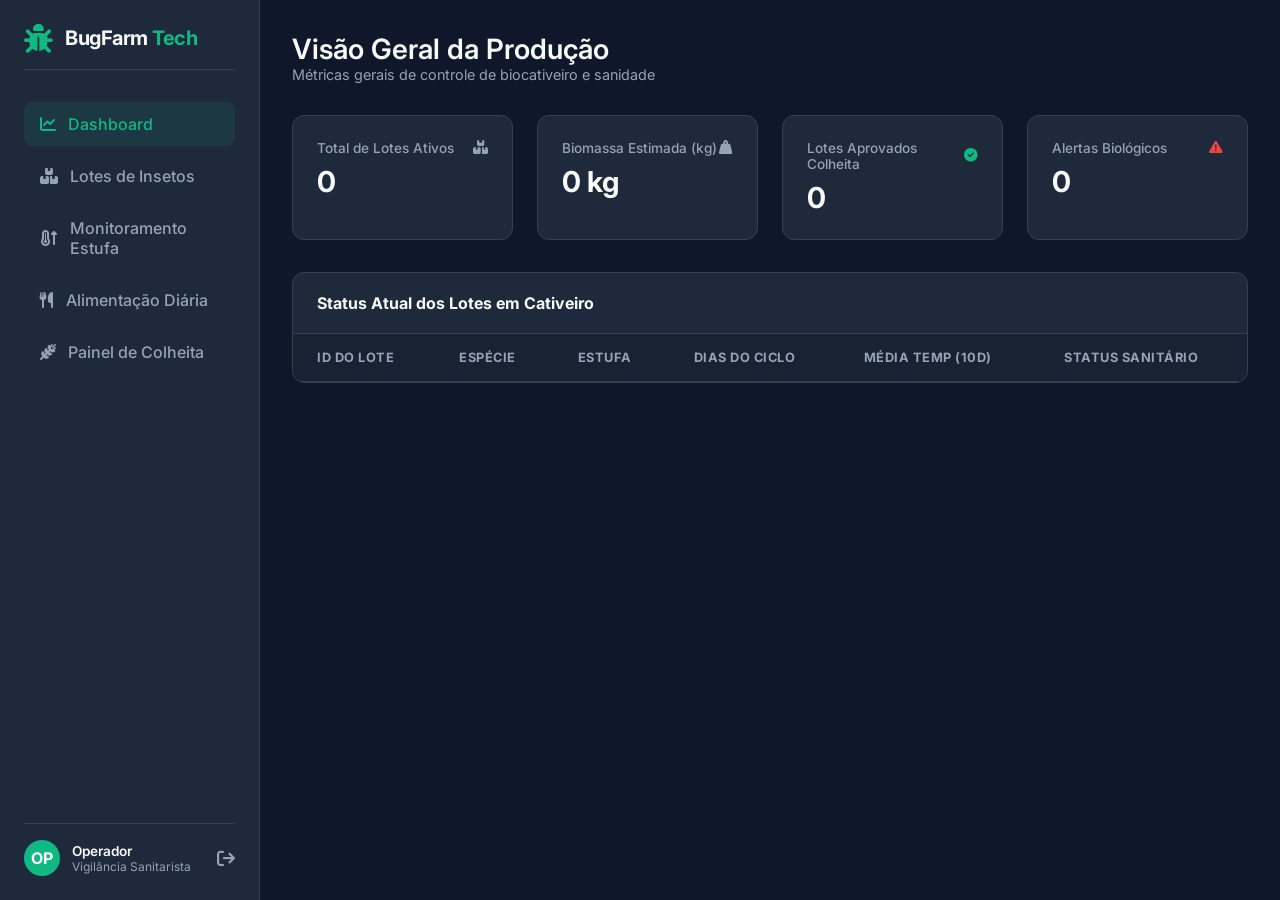
==== index.html @ e1c5479e "A2" ====
<!DOCTYPE html>
<html lang="pt-BR">
<head>
    <meta charset="UTF-8">
    <meta name="viewport" content="width=device-width, initial-scale=1.0">
    <title>Dashboard - BugFarm Tech</title>
    <link rel="stylesheet" href="css/style.css">
    <link rel="stylesheet" href="https://cdnjs.cloudflare.com/ajax/libs/font-awesome/6.4.0/css/all.min.css">
</head>
<body>
    <div class="app-container">
        <aside class="sidebar">
            <div class="brand">
                <i class="fa-solid fa-bug"></i>
                <h1>BugFarm <span>Tech</span></h1>
            </div>
            <ul class="nav-menu">
                <li><a href="index.html" class="nav-link active"><i class="fa-solid fa-chart-line"></i> Dashboard</a></li>
                <li><a href="lotes.html" class="nav-link"><i class="fa-solid fa-boxes-stacked"></i> Lotes de Insetos</a></li>
                <li><a href="monitoramento.html" class="nav-link"><i class="fa-solid fa-temperature-arrow-up"></i> Monitoramento Estufa</a></li>
                <li><a href="alimentacao.html" class="nav-link"><i class="fa-solid fa-utensils"></i> Alimentação Diária</a></li>
                <li><a href="colheita.html" class="nav-link"><i class="fa-solid fa-wheat-awn"></i> Painel de Colheita</a></li>
            </ul>
            <div class="user-profile">
                <div class="user-info">
                    <div class="avatar">OP</div>
                    <div>
                        <div style="font-size: 0.85rem; font-weight: 600;">Operador</div>
                        <div style="font-size: 0.75rem; color: var(--text-muted);">Vigilância Sanitarista</div>
                    </div>
                </div>
                <button onclick="logout()" class="btn-logout" title="Sair"><i class="fa-solid fa-arrow-right-from-bracket"></i></button>
            </div>
        </aside>

        <main class="main-content">
            <div class="header-title">
                <div>
                    <h2>Visão Geral da Produção</h2>
                    <p>Métricas gerais de controle de biocativeiro e sanidade</p>
                </div>
            </div>

            <div class="grid-cards">
                <div class="card">
                    <div class="card-header">Total de Lotes Ativos <i class="fa-solid fa-boxes-stacked"></i></div>
                    <div class="card-value" id="cardTotalLotes">0</div>
                </div>
                <div class="card">
                    <div class="card-header">Biomassa Estimada (kg) <i class="fa-solid fa-weight-hanging"></i></div>
                    <div class="card-value" id="cardBiomassa">0 kg</div>
                </div>
                <div class="card">
                    <div class="card-header">Lotes Aprovados Colheita <i class="fa-solid fa-circle-check" style="color: var(--accent-green);"></i></div>
                    <div class="card-value" id="cardLotesAprovados">0</div>
                </div>
                <div class="card">
                    <div class="card-header">Alertas Biológicos <i class="fa-solid fa-triangle-exclamation" style="color: var(--accent-red);"></i></div>
                    <div class="card-value" id="cardAlertas">0</div>
                </div>
            </div>

            <div class="table-container">
                <div class="table-header-action">
                    <h3 style="font-size: 1rem;">Status Atual dos Lotes em Cativeiro</h3>
                </div>
                <table>
                    <thead>
                        <tr>
                            <th>ID do Lote</th>
                            <th>Espécie</th>
                            <th>Estufa</th>
                            <th>Dias do Ciclo</th>
                            <th>Média Temp (10d)</th>
                            <th>Status Sanitário</th>
                        </tr>
                    </thead>
                    <tbody id="dashboardTableBody">
                    </tbody>
                </table>
            </div>
        </main>
    </div>

    <script src="js/script.js"></script>
    <script>
        function loadDashboardData() {
            document.getElementById('cardTotalLotes').innerText = lotesData.length;
            
            const totalKg = lotesData.reduce((acc, l) => acc + parseFloat(l.quantidadeKg), 0);
            document.getElementById('cardBiomassa').innerText = `${totalKg.toFixed(1)} kg`;

            let aprovados = 0;
            let alertas = 0;
            const tbody = document.getElementById('dashboardTableBody');
            tbody.innerHTML = '';

            lotesData.forEach(lote => {
                const validacao = validarElegibilidadeColheita(lote);
                if (validacao.elegivel) aprovados++;
                if (!validacao.atendeTemp) alertas++;

                const tr = document.createElement('tr');
                tr.innerHTML = `
                    <td><strong>${lote.id}</strong></td>
                    <td>${lote.especie}</td>
                    <td>${lote.estufa}</td>
                    <td>${validacao.diasCalculados} dias</td>
                    <td>${validacao.mediaTempCalculada}°C</td>
                    <td>
                        ${validacao.elegivel 
                            ? '<span class="badge badge-ready">Pronto p/ Colheita</span>' 
                            : '<span class="badge badge-growth">Em Maturação</span>'}
                        ${!validacao.atendeTemp ? '<span class="badge badge-risk">Risco Térmico</span>' : ''}
                    </td>
                `;
                tbody.appendChild(tr);
            });

            document.getElementById('cardLotesAprovados').innerText = aprovados;
            document.getElementById('cardAlertas').innerText = alertas;
        }

        loadDashboardData();
    </script>
</body>
</html>
---- css/style.css ----
@import url('https://fonts.googleapis.com/css2?family=Inter:wght@300;400;500;600;700&display=swap');

:root {
  --bg-dark: #0f172a;
  --panel-bg: #1e293b;
  --panel-border: #334155;
  --accent-green: #10b981;
  --accent-green-dark: #059669;
  --accent-yellow: #f59e0b;
  --accent-red: #ef4444;
  --accent-blue: #3b82f6;
  --text-main: #f8fafc;
  --text-muted: #94a3b8;
}

* {
  margin: 0;
  padding: 0;
  box-sizing: border-box;
  font-family: 'Inter', sans-serif;
}

body {
  background-color: var(--bg-dark);
  color: var(--text-main);
  min-height: 100vh;
  display: flex;
  overflow-x: hidden;
}

/* Layout Estrutural */
.app-container {
  display: flex;
  width: 100vw;
  min-height: 100vh;
}

/* Sidebar */
.sidebar {
  width: 260px;
  background-color: var(--panel-bg);
  border-right: 1px solid var(--panel-border);
  display: flex;
  flex-direction: column;
  padding: 1.5rem;
  flex-shrink: 0;
}

.brand {
  display: flex;
  align-items: center;
  gap: 0.75rem;
  margin-bottom: 2rem;
  padding-bottom: 1rem;
  border-bottom: 1px solid var(--panel-border);
}

.brand i {
  font-size: 1.8rem;
  color: var(--accent-green);
}

.brand h1 {
  font-size: 1.25rem;
  font-weight: 700;
  letter-spacing: -0.5px;
}

.brand span {
  color: var(--accent-green);
}

.nav-menu {
  list-style: none;
  display: flex;
  flex-direction: column;
  gap: 0.5rem;
  flex: 1;
}

.nav-link {
  display: flex;
  align-items: center;
  gap: 0.75rem;
  padding: 0.75rem 1rem;
  color: var(--text-muted);
  text-decoration: none;
  border-radius: 8px;
  font-weight: 500;
  transition: all 0.2s ease;
}

.nav-link:hover, .nav-link.active {
  background-color: rgba(16, 185, 129, 0.1);
  color: var(--accent-green);
}

.user-profile {
  padding-top: 1rem;
  border-top: 1px solid var(--panel-border);
  display: flex;
  align-items: center;
  justify-content: space-between;
}

.user-info {
  display: flex;
  align-items: center;
  gap: 0.75rem;
}

.avatar {
  width: 36px;
  height: 36px;
  border-radius: 50%;
  background-color: var(--accent-green);
  display: flex;
  align-items: center;
  justify-content: center;
  font-weight: 700;
  color: #fff;
}

.btn-logout {
  background: none;
  border: none;
  color: var(--text-muted);
  cursor: pointer;
  font-size: 1.1rem;
  transition: color 0.2s;
}

.btn-logout:hover {
  color: var(--accent-red);
}

.main-content {
  flex: 1;
  padding: 2rem;
  overflow-y: auto;
  max-width: calc(100vw - 260px);
}

.header-title {
  margin-bottom: 2rem;
  display: flex;
  justify-content: space-between;
  align-items: center;
}

.header-title h2 {
  font-size: 1.75rem;
  font-weight: 600;
}

.header-title p {
  color: var(--text-muted);
  font-size: 0.9rem;
}

.grid-cards {
  display: grid;
  grid-template-columns: repeat(auto-fit, minmax(220px, 1fr));
  gap: 1.5rem;
  margin-bottom: 2rem;
}

.card {
  background-color: var(--panel-bg);
  border: 1px solid var(--panel-border);
  border-radius: 12px;
  padding: 1.5rem;
  display: flex;
  flex-direction: column;
  gap: 0.5rem;
}

.card-header {
  display: flex;
  justify-content: space-between;
  align-items: center;
  color: var(--text-muted);
  font-size: 0.85rem;
  font-weight: 500;
}

.card-value {
  font-size: 1.8rem;
  font-weight: 700;
}

/* Tabelas Estilizadas */
.table-container {
  background-color: var(--panel-bg);
  border: 1px solid var(--panel-border);
  border-radius: 12px;
  overflow: hidden;
  margin-bottom: 2rem;
}

.table-header-action {
  padding: 1.25rem 1.5rem;
  display: flex;
  justify-content: space-between;
  align-items: center;
  border-bottom: 1px solid var(--panel-border);
}

table {
  width: 100%;
  border-collapse: collapse;
  text-align: left;
}

th, td {
  padding: 1rem 1.5rem;
  border-bottom: 1px solid var(--panel-border);
}

th {
  background-color: rgba(15, 23, 42, 0.4);
  color: var(--text-muted);
  font-size: 0.8rem;
  text-transform: uppercase;
  letter-spacing: 0.5px;
}

tr:last-child td {
  border-bottom: none;
}

.badge {
  padding: 0.25rem 0.6rem;
  border-radius: 20px;
  font-size: 0.75rem;
  font-weight: 600;
  display: inline-block;
}

.badge-growth { background: rgba(59, 130, 246, 0.2); color: var(--accent-blue); }
.badge-ready { background: rgba(16, 185, 129, 0.2); color: var(--accent-green); }
.badge-risk { background: rgba(239, 68, 68, 0.2); color: var(--accent-red); }
.badge-warn { background: rgba(245, 158, 11, 0.2); color: var(--accent-yellow); }

.btn {
  padding: 0.6rem 1.2rem;
  border-radius: 8px;
  font-weight: 600;
  border: none;
  cursor: pointer;
  display: inline-flex;
  align-items: center;
  gap: 0.5rem;
  transition: opacity 0.2s;
  text-decoration: none;
}

.btn-primary { background-color: var(--accent-green); color: #000; }
.btn-primary:hover { opacity: 0.9; }
.btn-secondary { background-color: var(--panel-border); color: var(--text-main); }
.btn-secondary:hover { background-color: #475569; }

.form-group {
  margin-bottom: 1.2rem;
  display: flex;
  flex-direction: column;
  gap: 0.4rem;
}

.form-group label {
  font-size: 0.85rem;
  color: var(--text-muted);
}

.form-control {
  background-color: var(--bg-dark);
  border: 1px solid var(--panel-border);
  padding: 0.75rem;
  border-radius: 8px;
  color: var(--text-main);
  outline: none;
}

.form-control:focus {
  border-color: var(--accent-green);
}

.modal {
  display: none;
  position: fixed;
  inset: 0;
  background: rgba(0, 0, 0, 0.7);
  backdrop-filter: blur(4px);
  z-index: 1000;
  align-items: center;
  justify-content: center;
}

.modal.active {
  display: flex;
}

.modal-content {
  background-color: var(--panel-bg);
  border: 1px solid var(--panel-border);
  border-radius: 12px;
  width: 100%;
  max-width: 500px;
  padding: 1.5rem;
}

.modal-header {
  display: flex;
  justify-content: space-between;
  align-items: center;
  margin-bottom: 1.5rem;
}

.login-body {
  justify-content: center;
  align-items: center;
}

.login-card {
  width: 100%;
  max-width: 400px;
  background-color: var(--panel-bg);
  border: 1px solid var(--panel-border);
  border-radius: 16px;
  padding: 2.5rem;
  box-shadow: 0 10px 25px -5px rgba(0, 0, 0, 0.5);
}
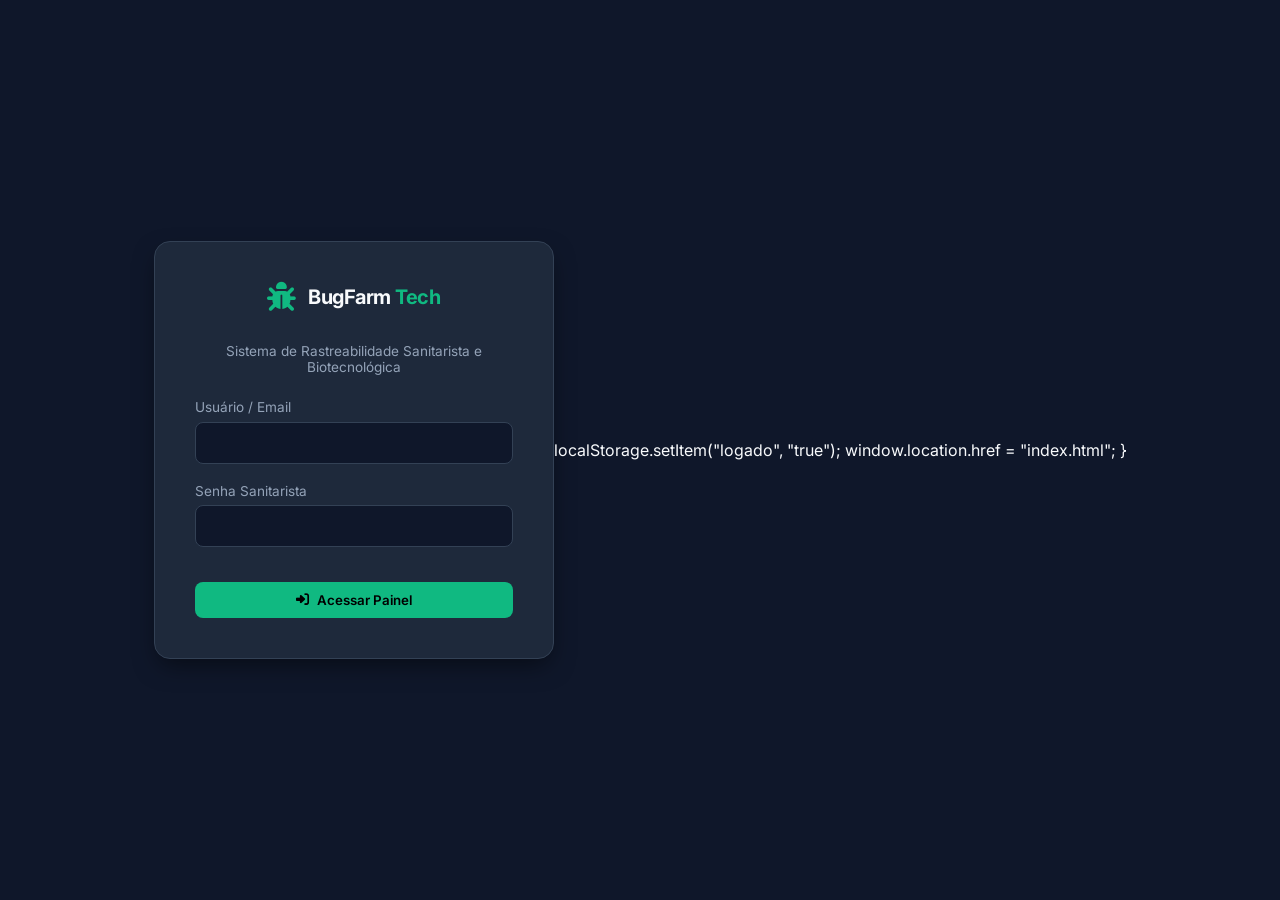
==== commit 84cc1726: "A5" ====
--- a/index.html
+++ b/index.html
@@ -6,6 +6,11 @@
     <title>Dashboard - BugFarm Tech</title>
     <link rel="stylesheet" href="css/style.css">
     <link rel="stylesheet" href="https://cdnjs.cloudflare.com/ajax/libs/font-awesome/6.4.0/css/all.min.css">
+    <script>
+  if (!localStorage.getItem("logado")) {
+    window.location.replace("login.html");
+  }
+</script>
 </head>
 <body>
     <div class="app-container">
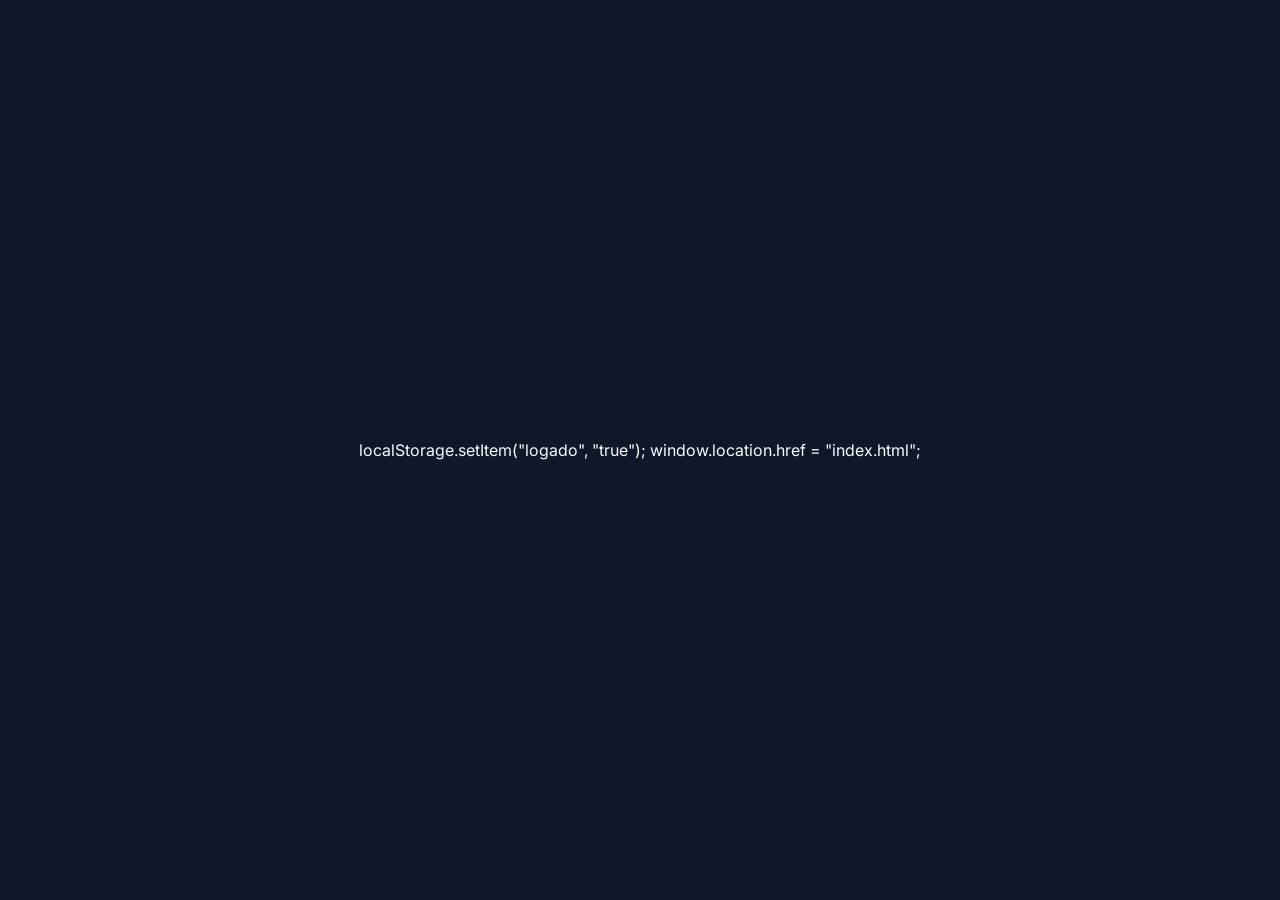
==== commit 87ebac26: "A7" ====
--- a/index.html
+++ b/index.html
@@ -6,10 +6,12 @@
     <title>Dashboard - BugFarm Tech</title>
     <link rel="stylesheet" href="css/style.css">
     <link rel="stylesheet" href="https://cdnjs.cloudflare.com/ajax/libs/font-awesome/6.4.0/css/all.min.css">
+    <script src="js/script.js"></script>
     <script>
-  if (!localStorage.getItem("logado")) {
-    window.location.replace("login.html");
-  }
+      if (!localStorage.getItem(STORAGE_KEYS.USER)) {
+        window.location.replace("login.html");
+      }
+    </script>
 </script>
 </head>
 <body>
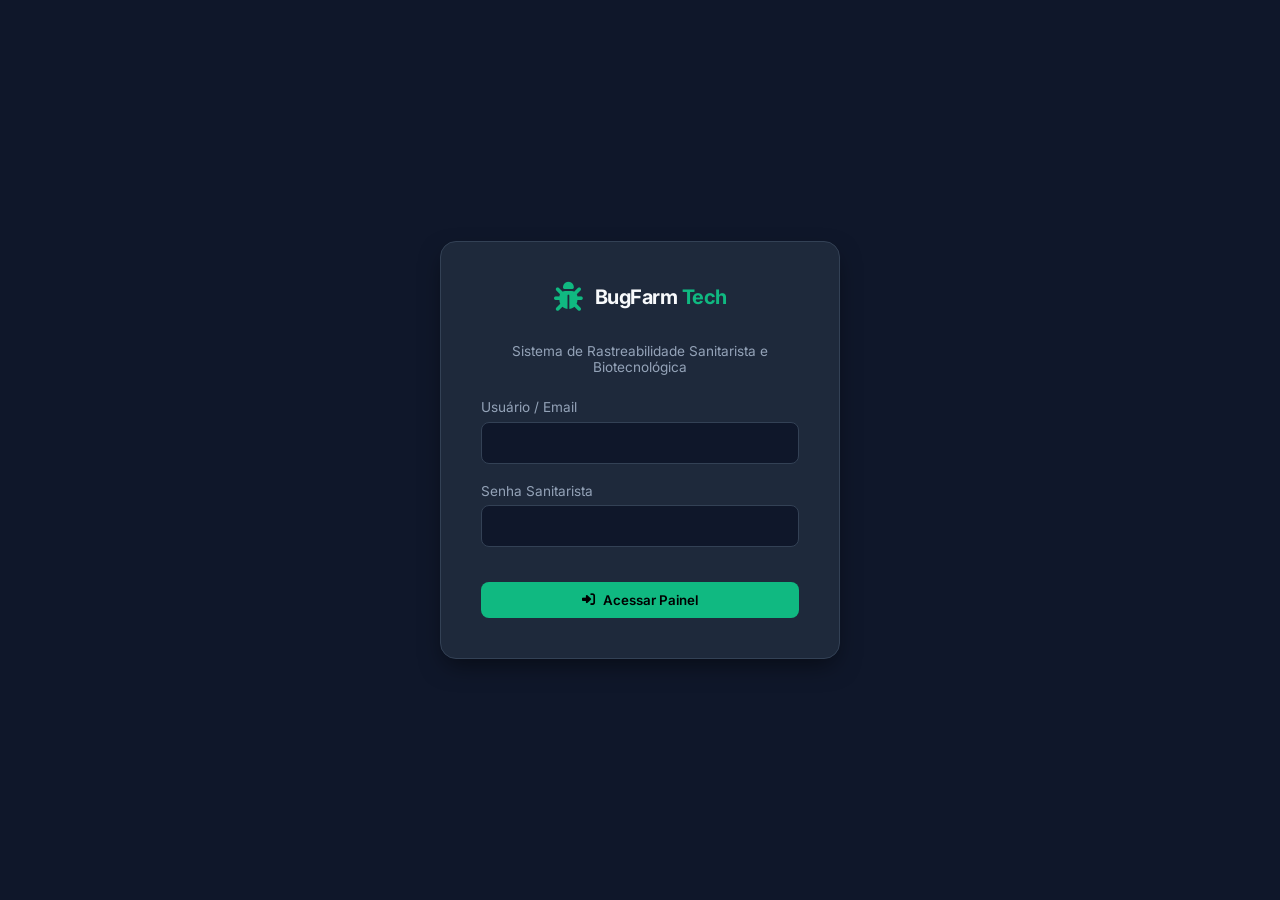
==== commit ab9203e5: "A9" ====
--- a/index.html
+++ b/index.html
@@ -8,11 +8,13 @@
     <link rel="stylesheet" href="https://cdnjs.cloudflare.com/ajax/libs/font-awesome/6.4.0/css/all.min.css">
     <script src="js/script.js"></script>
     <script>
-      if (!localStorage.getItem(STORAGE_KEYS.USER)) {
-        window.location.replace("login.html");
-      }
+        //eu não sei como isso não estava funcionando, mas se isso corrige o erro de pular a página de login então tá ótimo
+        document.addEventListener("DOMContentLoaded", function() { 
+            if (!localStorage.getItem("user") && (!window.STORAGE_KEYS || !localStorage.getItem(window.STORAGE_KEYS.USER))) {
+                window.location.replace("login.html");
+            }
+        });
     </script>
-</script>
 </head>
 <body>
     <div class="app-container">
@@ -89,9 +91,10 @@
         </main>
     </div>
 
-    <script src="js/script.js"></script>
     <script>
         function loadDashboardData() {
+            if (typeof lotesData === 'undefined') return;
+            
             document.getElementById('cardTotalLotes').innerText = lotesData.length;
             
             const totalKg = lotesData.reduce((acc, l) => acc + parseFloat(l.quantidadeKg), 0);
@@ -128,7 +131,10 @@
             document.getElementById('cardAlertas').innerText = alertas;
         }
 
-        loadDashboardData();
+        // Executa ao carregar a página
+        window.onload = function() {
+            loadDashboardData();
+        };
     </script>
 </body>
 </html>
--- a/css/style.css
+++ b/css/style.css
@@ -28,14 +28,12 @@
   overflow-x: hidden;
 }
 
-/* Layout Estrutural */
 .app-container {
   display: flex;
   width: 100vw;
   min-height: 100vh;
 }
 
-/* Sidebar */
 .sidebar {
   width: 260px;
   background-color: var(--panel-bg);
@@ -189,7 +187,6 @@
   font-weight: 700;
 }
 
-/* Tabelas Estilizadas */
 .table-container {
   background-color: var(--panel-bg);
   border: 1px solid var(--panel-border);
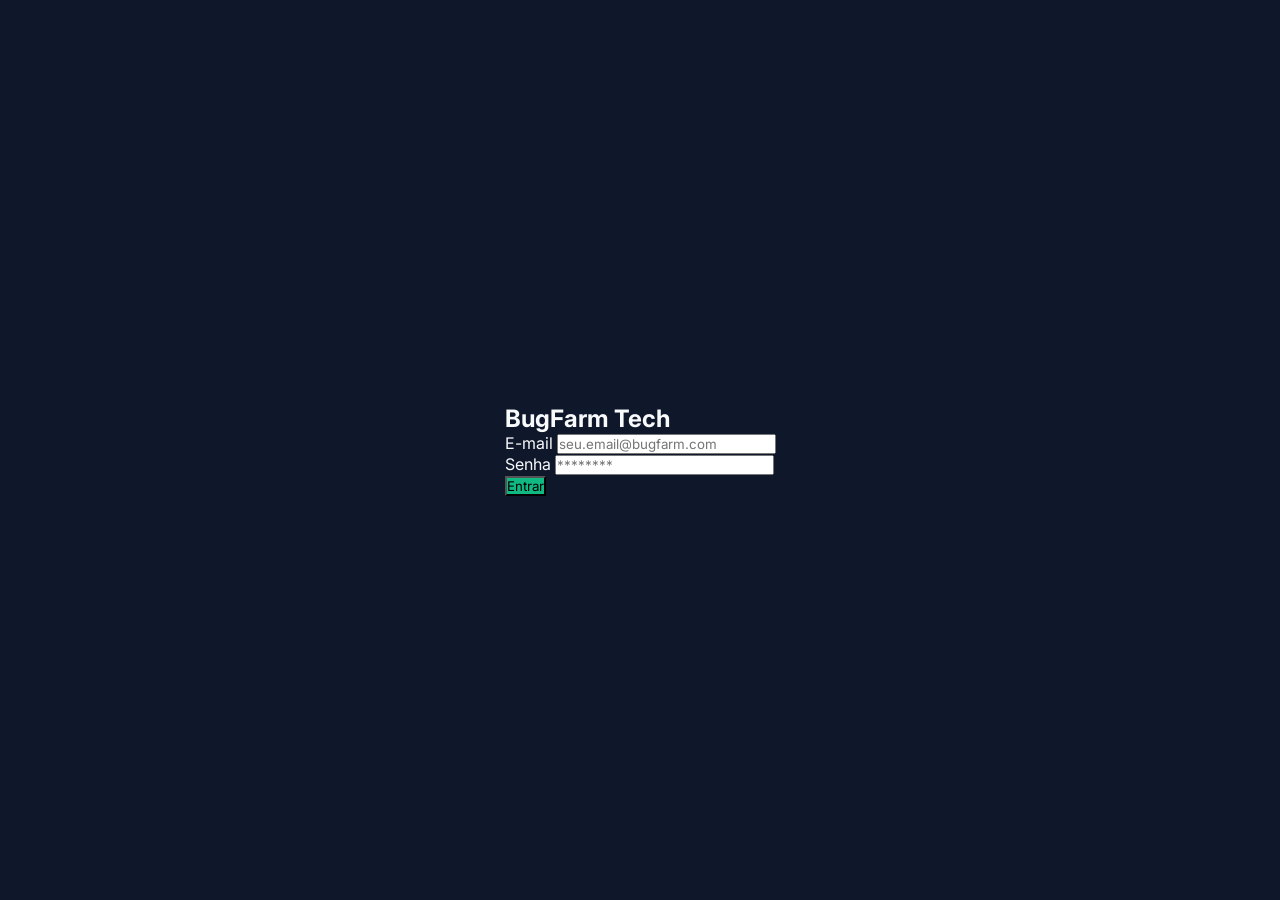
==== commit 940a37a9: "B1" ====
--- a/index.html
+++ b/index.html
@@ -8,12 +8,13 @@
     <link rel="stylesheet" href="https://cdnjs.cloudflare.com/ajax/libs/font-awesome/6.4.0/css/all.min.css">
     <script src="js/script.js"></script>
     <script>
-        //eu não sei como isso não estava funcionando, mas se isso corrige o erro de pular a página de login então tá ótimo
-        document.addEventListener("DOMContentLoaded", function() { 
-            if (!localStorage.getItem("user") && (!window.STORAGE_KEYS || !localStorage.getItem(window.STORAGE_KEYS.USER))) {
+        // Verificação segura para evitar loops de redirecionamento
+        (function() {
+            const userKey = (window.STORAGE_KEYS && window.STORAGE_KEYS.USER) ? window.STORAGE_KEYS.USER : "user";
+            if (!localStorage.getItem(userKey)) {
                 window.location.replace("login.html");
             }
-        });
+        })();
     </script>
 </head>
 <body>
@@ -131,7 +132,6 @@
             document.getElementById('cardAlertas').innerText = alertas;
         }
 
-        // Executa ao carregar a página
         window.onload = function() {
             loadDashboardData();
         };
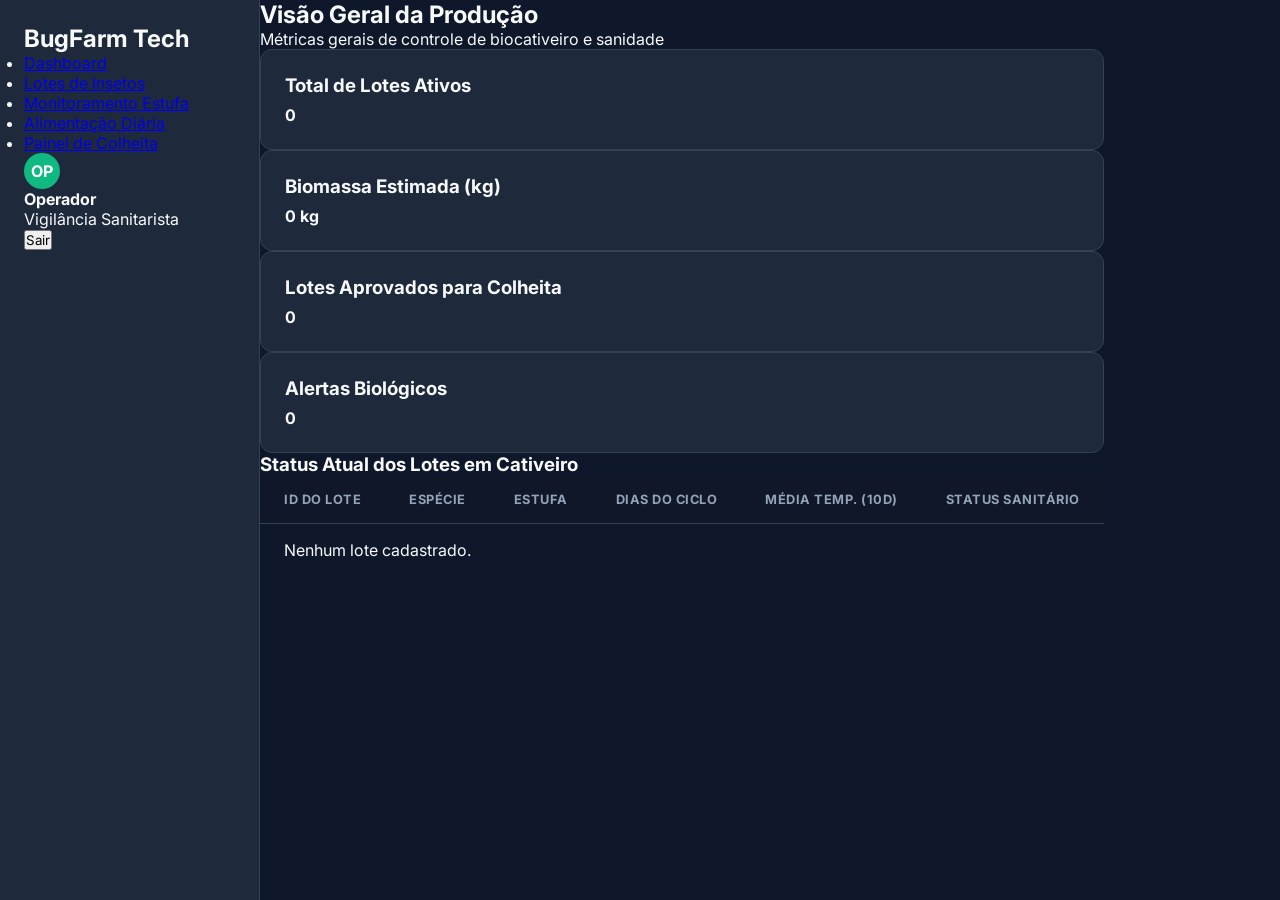
==== commit 7eec29f8: "B3" ====
--- a/index.html
+++ b/index.html
@@ -2,78 +2,110 @@
 <html lang="pt-BR">
 <head>
     <meta charset="UTF-8">
-    <meta name="viewport" content="width=device-width, initial-scale=1.0">
+    <meta
+        name="viewport"
+        content="width=device-width, initial-scale=1.0"
+    >
+
     <title>Dashboard - BugFarm Tech</title>
+
     <link rel="stylesheet" href="css/style.css">
-    <link rel="stylesheet" href="https://cdnjs.cloudflare.com/ajax/libs/font-awesome/6.4.0/css/all.min.css">
-    <script src="js/script.js"></script>
-    <script>
-        // Verificação segura para evitar loops de redirecionamento
-        (function() {
-            const userKey = (window.STORAGE_KEYS && window.STORAGE_KEYS.USER) ? window.STORAGE_KEYS.USER : "user";
-            if (!localStorage.getItem(userKey)) {
-                window.location.replace("login.html");
-            }
-        })();
-    </script>
+
+    <script src="js/auth.js"></script>
 </head>
+
 <body>
-    <div class="app-container">
-        <aside class="sidebar">
-            <div class="brand">
-                <i class="fa-solid fa-bug"></i>
-                <h1>BugFarm <span>Tech</span></h1>
-            </div>
-            <ul class="nav-menu">
-                <li><a href="index.html" class="nav-link active"><i class="fa-solid fa-chart-line"></i> Dashboard</a></li>
-                <li><a href="lotes.html" class="nav-link"><i class="fa-solid fa-boxes-stacked"></i> Lotes de Insetos</a></li>
-                <li><a href="monitoramento.html" class="nav-link"><i class="fa-solid fa-temperature-arrow-up"></i> Monitoramento Estufa</a></li>
-                <li><a href="alimentacao.html" class="nav-link"><i class="fa-solid fa-utensils"></i> Alimentação Diária</a></li>
-                <li><a href="colheita.html" class="nav-link"><i class="fa-solid fa-wheat-awn"></i> Painel de Colheita</a></li>
+    <aside class="sidebar">
+        <h1>BugFarm Tech</h1>
+
+        <nav aria-label="Menu principal">
+            <ul>
+                <li>
+                    <a href="index.html" aria-current="page">
+                        Dashboard
+                    </a>
+                </li>
+
+                <li>
+                    <a href="lotes.html">
+                        Lotes de Insetos
+                    </a>
+                </li>
+
+                <li>
+                    <a href="monitoramento.html">
+                        Monitoramento Estufa
+                    </a>
+                </li>
+
+                <li>
+                    <a href="alimentacao.html">
+                        Alimentação Diária
+                    </a>
+                </li>
+
+                <li>
+                    <a href="colheita.html">
+                        Painel de Colheita
+                    </a>
+                </li>
             </ul>
-            <div class="user-profile">
-                <div class="user-info">
-                    <div class="avatar">OP</div>
-                    <div>
-                        <div style="font-size: 0.85rem; font-weight: 600;">Operador</div>
-                        <div style="font-size: 0.75rem; color: var(--text-muted);">Vigilância Sanitarista</div>
-                    </div>
-                </div>
-                <button onclick="logout()" class="btn-logout" title="Sair"><i class="fa-solid fa-arrow-right-from-bracket"></i></button>
-            </div>
-        </aside>
+        </nav>
 
-        <main class="main-content">
-            <div class="header-title">
-                <div>
-                    <h2>Visão Geral da Produção</h2>
-                    <p>Métricas gerais de controle de biocativeiro e sanidade</p>
-                </div>
+        <section class="usuario">
+            <div class="avatar">OP</div>
+
+            <div>
+                <strong>Operador</strong>
+                <p>Vigilância Sanitarista</p>
             </div>
 
-            <div class="grid-cards">
-                <div class="card">
-                    <div class="card-header">Total de Lotes Ativos <i class="fa-solid fa-boxes-stacked"></i></div>
-                    <div class="card-value" id="cardTotalLotes">0</div>
-                </div>
-                <div class="card">
-                    <div class="card-header">Biomassa Estimada (kg) <i class="fa-solid fa-weight-hanging"></i></div>
-                    <div class="card-value" id="cardBiomassa">0 kg</div>
-                </div>
-                <div class="card">
-                    <div class="card-header">Lotes Aprovados Colheita <i class="fa-solid fa-circle-check" style="color: var(--accent-green);"></i></div>
-                    <div class="card-value" id="cardLotesAprovados">0</div>
-                </div>
-                <div class="card">
-                    <div class="card-header">Alertas Biológicos <i class="fa-solid fa-triangle-exclamation" style="color: var(--accent-red);"></i></div>
-                    <div class="card-value" id="cardAlertas">0</div>
-                </div>
-            </div>
+            <button
+                type="button"
+                id="botaoSair"
+                class="botao-sair"
+            >
+                Sair
+            </button>
+        </section>
+    </aside>
 
-            <div class="table-container">
-                <div class="table-header-action">
-                    <h3 style="font-size: 1rem;">Status Atual dos Lotes em Cativeiro</h3>
-                </div>
+    <main class="conteudo-principal">
+        <header>
+            <h2>Visão Geral da Produção</h2>
+
+            <p>
+                Métricas gerais de controle de biocativeiro e
+                sanidade
+            </p>
+        </header>
+
+        <section class="cards" aria-label="Métricas da produção">
+            <article class="card">
+                <h3>Total de Lotes Ativos</h3>
+                <strong id="totalLotesAtivos">0</strong>
+            </article>
+
+            <article class="card">
+                <h3>Biomassa Estimada (kg)</h3>
+                <strong id="biomassaEstimada">0 kg</strong>
+            </article>
+
+            <article class="card">
+                <h3>Lotes Aprovados para Colheita</h3>
+                <strong id="lotesAprovados">0</strong>
+            </article>
+
+            <article class="card">
+                <h3>Alertas Biológicos</h3>
+                <strong id="alertasBiologicos">0</strong>
+            </article>
+        </section>
+
+        <section class="tabela-container">
+            <h3>Status Atual dos Lotes em Cativeiro</h3>
+
+            <div class="tabela-responsiva">
                 <table>
                     <thead>
                         <tr>
@@ -81,60 +113,29 @@
                             <th>Espécie</th>
                             <th>Estufa</th>
                             <th>Dias do Ciclo</th>
-                            <th>Média Temp (10d)</th>
+                            <th>Média Temp. (10d)</th>
                             <th>Status Sanitário</th>
                         </tr>
                     </thead>
-                    <tbody id="dashboardTableBody">
+
+                    <tbody id="tabelaLotes">
+                        <tr>
+                            <td colspan="6">
+                                Nenhum lote cadastrado.
+                            </td>
+                        </tr>
                     </tbody>
                 </table>
             </div>
-        </main>
-    </div>
+        </section>
+    </main>
 
     <script>
-        function loadDashboardData() {
-            if (typeof lotesData === 'undefined') return;
-            
-            document.getElementById('cardTotalLotes').innerText = lotesData.length;
-            
-            const totalKg = lotesData.reduce((acc, l) => acc + parseFloat(l.quantidadeKg), 0);
-            document.getElementById('cardBiomassa').innerText = `${totalKg.toFixed(1)} kg`;
-
-            let aprovados = 0;
-            let alertas = 0;
-            const tbody = document.getElementById('dashboardTableBody');
-            tbody.innerHTML = '';
-
-            lotesData.forEach(lote => {
-                const validacao = validarElegibilidadeColheita(lote);
-                if (validacao.elegivel) aprovados++;
-                if (!validacao.atendeTemp) alertas++;
-
-                const tr = document.createElement('tr');
-                tr.innerHTML = `
-                    <td><strong>${lote.id}</strong></td>
-                    <td>${lote.especie}</td>
-                    <td>${lote.estufa}</td>
-                    <td>${validacao.diasCalculados} dias</td>
-                    <td>${validacao.mediaTempCalculada}°C</td>
-                    <td>
-                        ${validacao.elegivel 
-                            ? '<span class="badge badge-ready">Pronto p/ Colheita</span>' 
-                            : '<span class="badge badge-growth">Em Maturação</span>'}
-                        ${!validacao.atendeTemp ? '<span class="badge badge-risk">Risco Térmico</span>' : ''}
-                    </td>
-                `;
-                tbody.appendChild(tr);
+        document
+            .getElementById("botaoSair")
+            .addEventListener("click", function () {
+                window.BugFarmAuth.sair();
             });
-
-            document.getElementById('cardLotesAprovados').innerText = aprovados;
-            document.getElementById('cardAlertas').innerText = alertas;
-        }
-
-        window.onload = function() {
-            loadDashboardData();
-        };
     </script>
 </body>
-</html>+</html>
